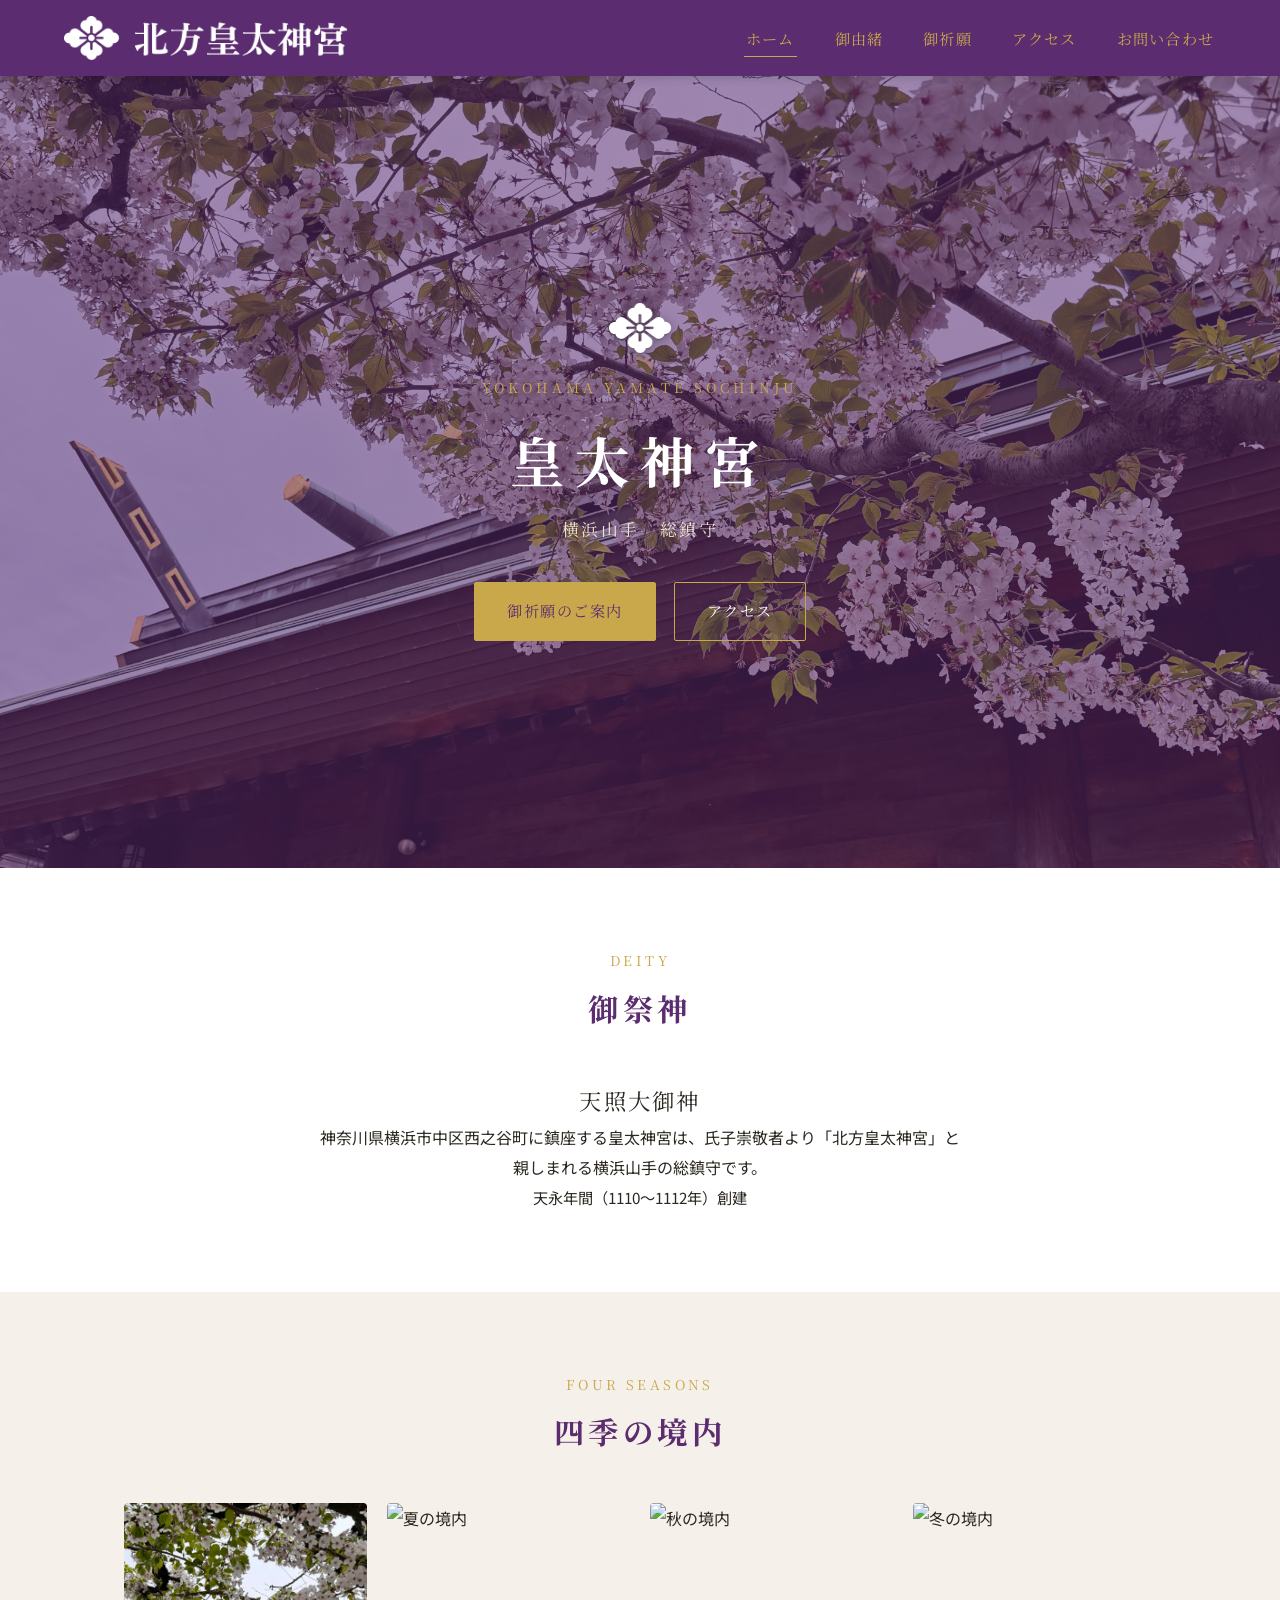
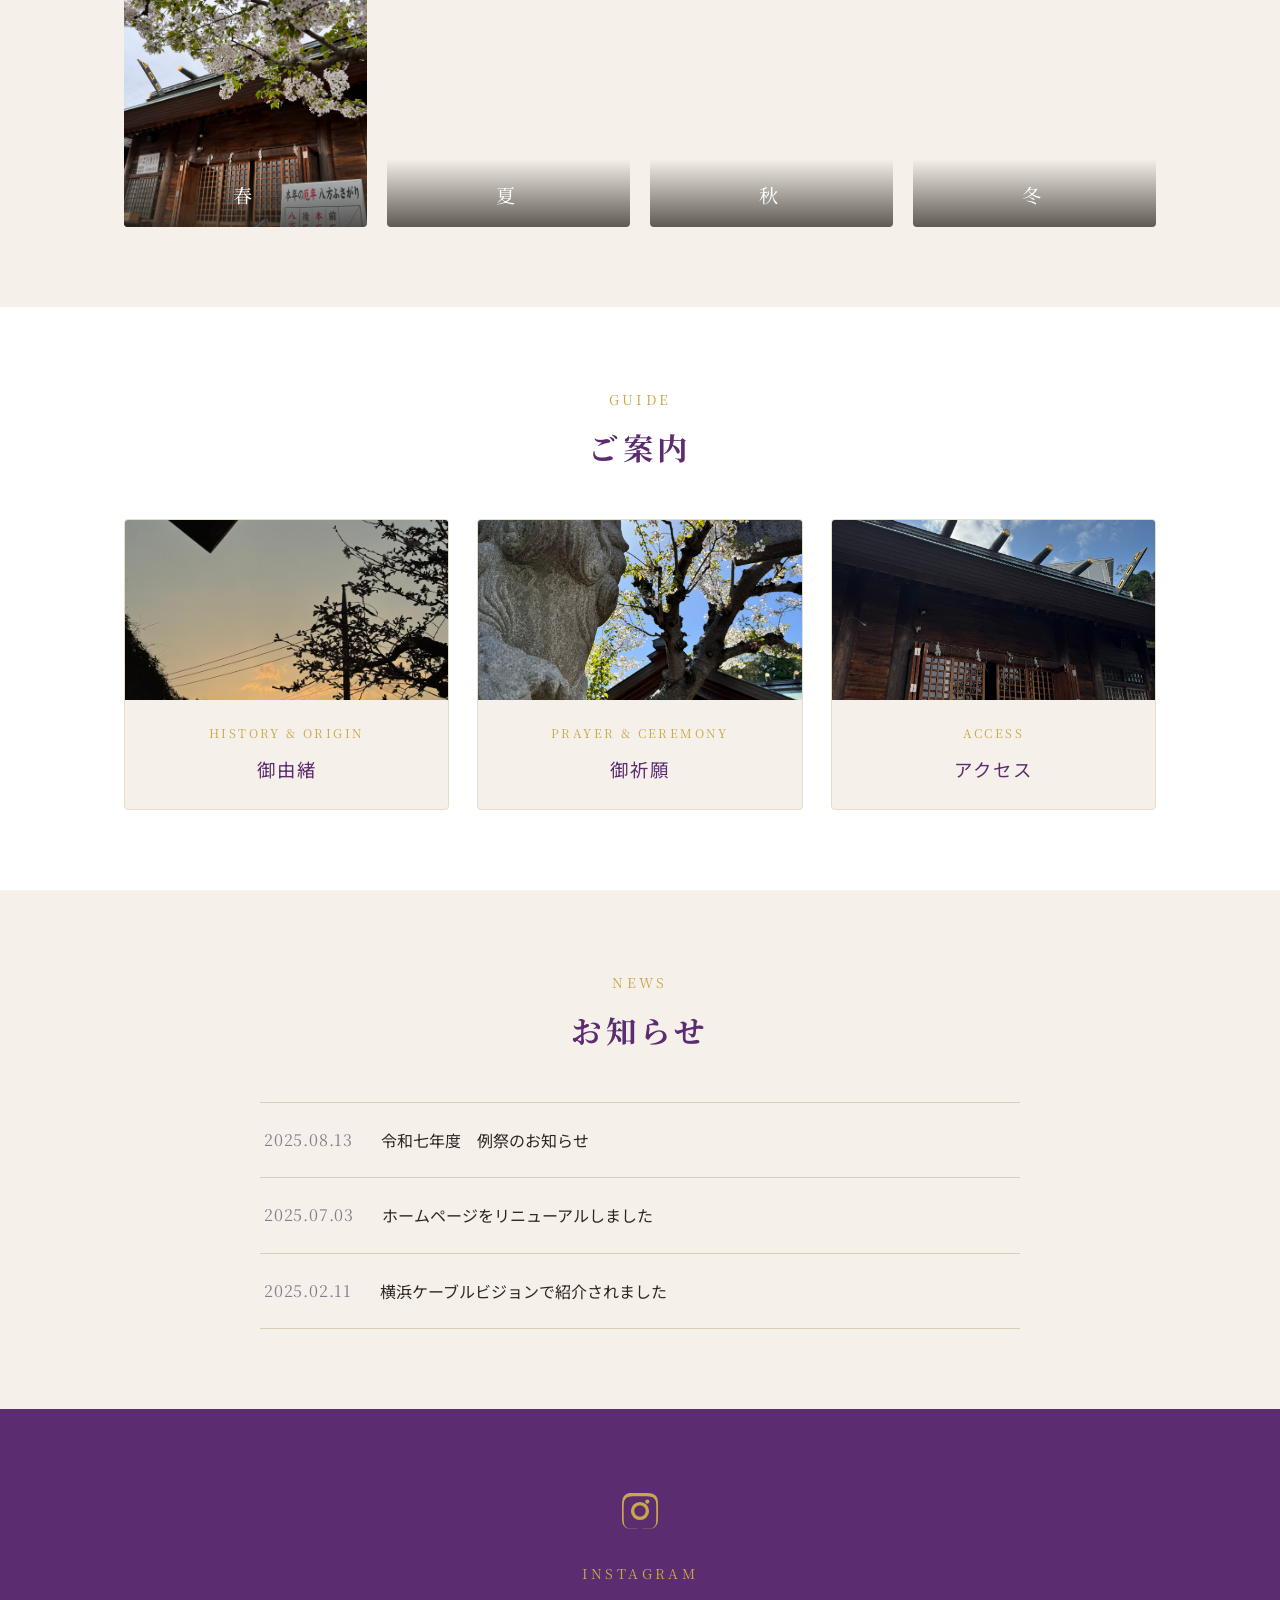
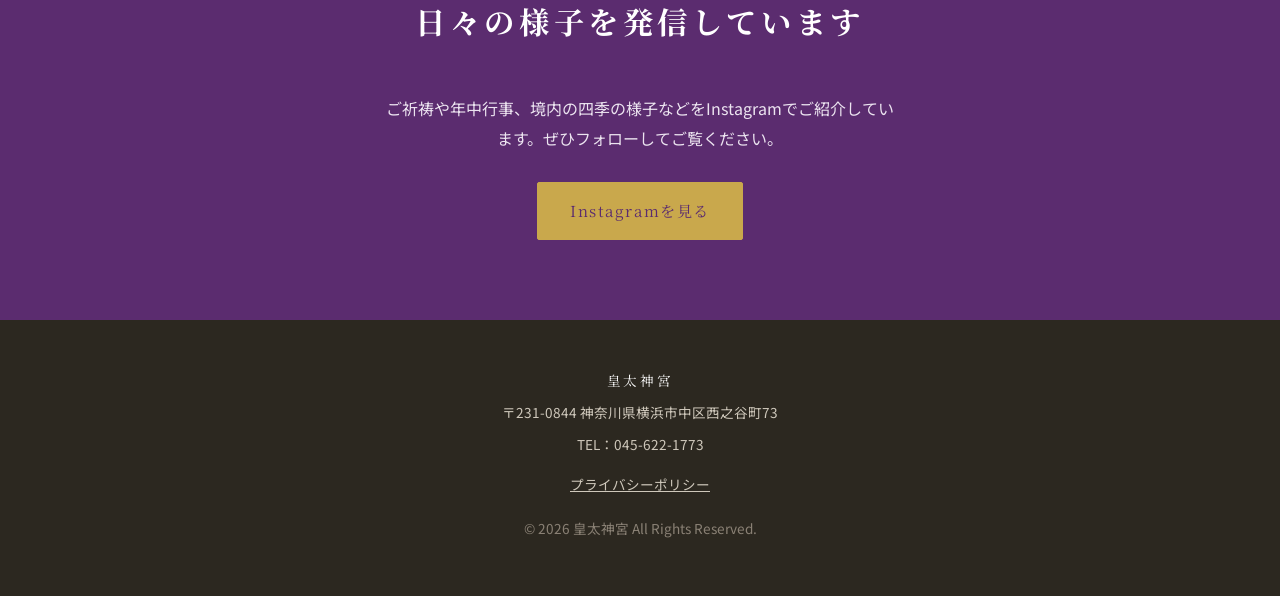
==== index.html @ 6f07045c "北方皇太神宮 ウェブサイト 初回アップロード Co-Authored-By: Claude Sonnet 5 <noreply@anthropic.com> Claude-Session: https" ====
<!DOCTYPE html>
<html lang="ja">
<head>
<meta charset="UTF-8">
<meta name="viewport" content="width=device-width, initial-scale=1.0">
<title>皇太神宮（北方皇太神宮）｜横浜山手 総鎮守</title>
<meta name="description" content="神奈川県横浜市中区西之谷町に鎮座する皇太神宮。氏子崇敬者より「北方皇太神宮」と親しまれる横浜山手の総鎮守。御祭神は天照大御神。天永年間（1110〜1112年）創建。">
<link rel="icon" type="image/png" href="images/kitagata-logo-white.png">
<link rel="preconnect" href="https://fonts.googleapis.com">
<link rel="preconnect" href="https://fonts.gstatic.com" crossorigin>
<link href="https://fonts.googleapis.com/css2?family=Noto+Serif+JP:wght@500;700&family=Noto+Sans+JP:wght@400;500&display=swap" rel="stylesheet">
<link rel="stylesheet" href="css/style.css">
</head>
<body>

<header class="site-header">
  <div class="header-inner">
    <a href="index.html" class="logo">
      <img src="images/kitagatakoutaijingu.png" alt="皇太神宮" loading="lazy">
    </a>
    <button class="hamburger" id="hamburgerBtn" aria-label="メニューを開く" aria-expanded="false">
      <span></span><span></span><span></span>
    </button>
    <nav class="main-nav" id="mainNav">
      <ul>
        <li><a href="index.html">ホーム</a></li>
        <li><a href="about.html">御由緒</a></li>
        <li><a href="prayers.html">御祈願</a></li>
        <li><a href="access.html">アクセス</a></li>
        <li><a href="contact.html">お問い合わせ</a></li>
      </ul>
    </nav>
  </div>
</header>

<main>

  <!-- ① ヒーロー -->
  <section class="hero" style="background-image:url('images/2024-04-08_16-30-02_874.jpg');">
    <div class="hero-inner">
      <img src="images/kitagata-logo-white.png" alt="家紋" class="hero-crest" loading="lazy">
      <span class="hero-en">YOKOHAMA YAMATE SOCHINJU</span>
      <h1 class="hero-title">皇太神宮</h1>
      <p class="hero-sub">横浜山手　総鎮守</p>
      <div class="hero-buttons">
        <a href="prayers.html" class="btn btn-primary">御祈願のご案内</a>
        <a href="access.html" class="btn btn-outline">アクセス</a>
      </div>
    </div>
  </section>

  <!-- ② 御祭神セクション -->
  <section class="deity-section">
    <div class="container">
      <span class="section-en">DEITY</span>
      <h2 class="section-title">御祭神</h2>
      <p class="deity-name">天照大御神</p>
      <p>神奈川県横浜市中区西之谷町に鎮座する皇太神宮は、氏子崇敬者より「北方皇太神宮」と親しまれる横浜山手の総鎮守です。</p>
      <p class="deity-era">天永年間（1110〜1112年）創建</p>
    </div>
  </section>

  <!-- ③ 四季セクション -->
  <section class="season-section">
    <span class="section-en">FOUR SEASONS</span>
    <h2 class="section-title">四季の境内</h2>
    <div class="container">
      <div class="season-grid">
        <div class="season-card">
          <img src="images/2024-04-08_16-30-02_874.jpg" alt="春の境内" loading="lazy">
          <span class="season-label">春</span>
        </div>
        <div class="season-card">
          <img src="images/2026-08-15_09-28-05_352-b.jpg" alt="夏の境内" loading="lazy">
          <span class="season-label">夏</span>
        </div>
        <div class="season-card">
          <img src="images/2025-10-30_09-06-56_036.jpg" alt="秋の境内" loading="lazy">
          <span class="season-label">秋</span>
        </div>
        <div class="season-card">
          <img src="images/2026-02-08_10-02-27_113.jpg" alt="冬の境内" loading="lazy">
          <span class="season-label">冬</span>
        </div>
      </div>
    </div>
  </section>

  <!-- ④ ナビカード3列 -->
  <section class="navcard-section">
    <div class="container">
      <span class="section-en">GUIDE</span>
      <h2 class="section-title">ご案内</h2>
      <div class="navcard-grid">
        <a href="about.html" class="navcard">
          <div class="navcard-img">
            <img src="images/2026-03-21_17-20-42_635.jpg" alt="御由緒" loading="lazy">
          </div>
          <div class="navcard-body">
            <span class="navcard-en">HISTORY & ORIGIN</span>
            <p class="navcard-title">御由緒</p>
          </div>
        </a>
        <a href="prayers.html" class="navcard">
          <div class="navcard-img">
            <img src="images/2024-04-10_09-48-39_506.jpg" alt="御祈願" loading="lazy">
          </div>
          <div class="navcard-body">
            <span class="navcard-en">PRAYER & CEREMONY</span>
            <p class="navcard-title">御祈願</p>
          </div>
        </a>
        <a href="access.html" class="navcard">
          <div class="navcard-img">
            <img src="images/2025-10-30_09-08-20_762.jpg" alt="アクセス" loading="lazy">
          </div>
          <div class="navcard-body">
            <span class="navcard-en">ACCESS</span>
            <p class="navcard-title">アクセス</p>
          </div>
        </a>
      </div>
    </div>
  </section>

  <!-- ⑤ お知らせ -->
  <section class="news-section">
    <div class="container">
      <span class="section-en">NEWS</span>
      <h2 class="section-title">お知らせ</h2>
      <ul class="news-list">
        <li class="news-item">
          <span class="news-date">2025.08.13</span>
          <span class="news-text">令和七年度　例祭のお知らせ</span>
        </li>
        <li class="news-item">
          <span class="news-date">2025.07.03</span>
          <span class="news-text">ホームページをリニューアルしました</span>
        </li>
        <li class="news-item">
          <span class="news-date">2025.02.11</span>
          <span class="news-text">横浜ケーブルビジョンで紹介されました</span>
        </li>
      </ul>
    </div>
  </section>

  <!-- ⑥ Instagram -->
  <section class="instagram-section">
    <div class="container">
      <svg class="instagram-icon" viewBox="0 0 24 24" aria-hidden="true">
        <path d="M12 2.2c3.2 0 3.58.01 4.85.07 1.17.05 1.8.25 2.23.41.56.22.96.48 1.38.9.42.42.68.82.9 1.38.16.42.36 1.06.41 2.23.06 1.27.07 1.65.07 4.85s-.01 3.58-.07 4.85c-.05 1.17-.25 1.8-.41 2.23-.22.56-.48.96-.9 1.38-.42.42-.82.68-1.38.9-.42.16-1.06.36-2.23.41-1.27.06-1.65.07-4.85.07s-3.58-.01-4.85-.07c-1.17-.05-1.8-.25-2.23-.41-.56-.22-.96-.48-1.38-.9-.42-.42-.68-.82-.9-1.38-.16-.42-.36-1.06-.41-2.23C2.21 15.58 2.2 15.2 2.2 12s.01-3.58.07-4.85c.05-1.17.25-1.8.41-2.23.22-.56.48-.96.9-1.38.42-.42.82-.68 1.38-.9.42-.16 1.06-.36 2.23-.41C8.42 2.21 8.8 2.2 12 2.2zm0 1.8c-3.15 0-3.5.01-4.73.07-.97.04-1.5.2-1.85.34-.46.18-.8.4-1.15.75-.35.35-.57.68-.75 1.15-.14.35-.3.88-.34 1.85-.06 1.23-.07 1.58-.07 4.73s.01 3.5.07 4.73c.04.97.2 1.5.34 1.85.18.46.4.8.75 1.15.35.35.68.57 1.15.75.35.14.88.3 1.85.34 1.23.06 1.58.07 4.73.07s3.5-.01 4.73-.07c.97-.04 1.5-.2 1.85-.34.46-.18.8-.4 1.15-.75.35-.35.57-.68.75-1.15.14-.35.3-.88.34-1.85.06-1.23.07-1.58.07-4.73s-.01-3.5-.07-4.73c-.04-.97-.2-1.5-.34-1.85-.18-.46-.4-.8-.75-1.15-.35-.35-.68-.57-1.15-.75-.35-.14-.88-.3-1.85-.34C15.5 4.01 15.15 4 12 4zm0 3.05A4.95 4.95 0 1 1 12 16.95 4.95 4.95 0 0 1 12 7.05zm0 1.8a3.15 3.15 0 1 0 0 6.3 3.15 3.15 0 0 0 0-6.3zm5.15-2a1.16 1.16 0 1 1-2.32 0 1.16 1.16 0 0 1 2.32 0z"/>
      </svg>
      <span class="section-en">INSTAGRAM</span>
      <h2 class="section-title">日々の様子を発信しています</h2>
      <p>ご祈祷や年中行事、境内の四季の様子などをInstagramでご紹介しています。ぜひフォローしてご覧ください。</p>
      <a href="#" class="btn btn-primary">Instagramを見る</a>
    </div>
  </section>

</main>

<footer class="site-footer">
  <p class="footer-name">皇太神宮</p>
  <p>〒231-0844 神奈川県横浜市中区西之谷町73</p>
  <p>TEL：045-622-1773</p>
  <p class="footer-links"><a href="privacy.html">プライバシーポリシー</a></p>
  <p class="footer-copyright">&copy; <span id="year"></span> 皇太神宮 All Rights Reserved.</p>
</footer>

<script src="js/main.js"></script>
</body>
</html>
---- css/style.css ----
/* =========================================================
   皇太神宮 (北方皇太神宮) ホームページ共通スタイル
   ========================================================= */

:root {
  --color-main:   #5b2c6f; /* 深紫 */
  --color-accent: #c9a84c; /* 金箔 */
  --color-bg:     #f5f1ea; /* 生成り */
  --color-text:   #2c2820; /* 深墨 */
  --color-sub:    #8a7a8a; /* 薄紫 */

  --font-serif: 'Noto Serif JP', serif;
  --font-sans:  'Noto Sans JP', sans-serif;

  --header-height: 76px;
  --transition: 0.25s ease;
}

/* ---------- reset ---------- */
* {
  box-sizing: border-box;
  margin: 0;
  padding: 0;
}

html {
  scroll-behavior: smooth;
}

body {
  font-family: var(--font-sans);
  color: var(--color-text);
  background: var(--color-bg);
  line-height: 1.9;
  -webkit-font-smoothing: antialiased;
}

img {
  max-width: 100%;
  display: block;
}

a {
  color: inherit;
  text-decoration: none;
}

ul {
  list-style: none;
}

h1, h2, h3, h4 {
  font-family: var(--font-serif);
  font-weight: 700;
  line-height: 1.5;
}

.container {
  width: 100%;
  max-width: 1080px;
  margin: 0 auto;
  padding: 0 24px;
}

main {
  padding-top: var(--header-height);
}

section {
  padding: 80px 0;
}

.section-en {
  display: block;
  font-family: var(--font-serif);
  letter-spacing: 0.25em;
  color: var(--color-accent);
  font-size: 0.85rem;
  text-align: center;
  margin-bottom: 12px;
}

.section-title {
  text-align: center;
  font-size: 1.9rem;
  letter-spacing: 0.15em;
  color: var(--color-main);
  margin-bottom: 48px;
}

.section-title.tight {
  letter-spacing: 0.4em;
}

/* ---------- header ---------- */
.site-header {
  position: fixed;
  top: 0;
  left: 0;
  width: 100%;
  height: var(--header-height);
  background: var(--color-main);
  z-index: 1000;
  box-shadow: 0 2px 10px rgba(0, 0, 0, 0.15);
}

.header-inner {
  max-width: 1200px;
  margin: 0 auto;
  height: 100%;
  padding: 0 24px;
  display: flex;
  align-items: center;
  justify-content: space-between;
}

.logo {
  display: flex;
  align-items: center;
  height: 100%;
}

.logo img {
  height: 44px;
  width: auto;
  filter: brightness(0) invert(1);
}

.main-nav ul {
  display: flex;
  gap: 36px;
}

.main-nav a {
  color: var(--color-accent);
  font-family: var(--font-serif);
  font-size: 0.95rem;
  letter-spacing: 0.08em;
  padding: 8px 2px;
  position: relative;
  transition: opacity var(--transition);
}

.main-nav a::after {
  content: '';
  position: absolute;
  left: 0;
  bottom: 0;
  width: 0;
  height: 1px;
  background: var(--color-accent);
  transition: width var(--transition);
}

.main-nav a:hover::after,
.main-nav a.active::after {
  width: 100%;
}

.hamburger {
  display: none;
  flex-direction: column;
  justify-content: space-between;
  width: 30px;
  height: 22px;
  background: none;
  border: none;
  cursor: pointer;
  z-index: 1100;
  padding: 0;
}

.hamburger span {
  display: block;
  height: 2px;
  width: 100%;
  background: var(--color-accent);
  border-radius: 2px;
  transition: transform var(--transition), opacity var(--transition);
}

.hamburger.is-open span:nth-child(1) {
  transform: translateY(10px) rotate(45deg);
}

.hamburger.is-open span:nth-child(2) {
  opacity: 0;
}

.hamburger.is-open span:nth-child(3) {
  transform: translateY(-10px) rotate(-45deg);
}

/* ---------- hero ---------- */
.hero {
  position: relative;
  height: 88vh;
  min-height: 480px;
  display: flex;
  align-items: center;
  justify-content: center;
  background-size: cover;
  background-position: center;
  overflow: hidden;
}

.hero::before {
  content: '';
  position: absolute;
  inset: 0;
  background: rgba(91, 44, 111, 0.55);
}

.hero-inner {
  position: relative;
  z-index: 1;
  text-align: center;
  color: #fff;
  padding: 0 20px;
}

.hero-crest {
  width: 64px;
  height: auto;
  margin: 0 auto 20px;
  filter: drop-shadow(0 2px 6px rgba(0, 0, 0, 0.35));
}

.hero-en {
  display: block;
  font-family: var(--font-serif);
  letter-spacing: 0.3em;
  font-size: 0.85rem;
  color: var(--color-accent);
  margin-bottom: 18px;
}

.hero-title {
  font-size: clamp(2.2rem, 5vw, 3.4rem);
  letter-spacing: 0.2em;
  margin-bottom: 14px;
}

.hero-sub {
  font-family: var(--font-serif);
  font-size: 1.05rem;
  letter-spacing: 0.15em;
  color: #f0e6d2;
  margin-bottom: 36px;
}

.hero-page .hero-title {
  font-size: clamp(2rem, 4.4vw, 2.8rem);
  letter-spacing: 0.12em;
}

.hero-buttons {
  display: flex;
  gap: 18px;
  justify-content: center;
  flex-wrap: wrap;
}

/* ---------- buttons ---------- */
.btn {
  display: inline-block;
  padding: 14px 32px;
  font-family: var(--font-serif);
  font-size: 0.95rem;
  letter-spacing: 0.1em;
  border: 1px solid var(--color-accent);
  border-radius: 2px;
  transition: background var(--transition), color var(--transition);
}

.btn-primary {
  background: var(--color-accent);
  color: var(--color-main);
}

.btn-primary:hover {
  background: transparent;
  color: var(--color-accent);
}

.btn-outline {
  background: transparent;
  color: #fff;
}

.btn-outline:hover {
  background: rgba(255, 255, 255, 0.15);
}

/* ---------- 御祭神セクション ---------- */
.deity-section {
  background: #fff;
  text-align: center;
}

.deity-section p {
  max-width: 640px;
  margin: 0 auto;
  color: var(--color-text);
}

.deity-name {
  font-family: var(--font-serif);
  font-size: 1.4rem;
  color: var(--color-main);
  letter-spacing: 0.1em;
  margin-bottom: 10px;
}

.deity-era {
  color: var(--color-sub);
  font-size: 0.95rem;
  margin-top: 14px;
}

/* ---------- 四季セクション ---------- */
.season-section {
  background: var(--color-bg);
}

.season-grid {
  display: grid;
  grid-template-columns: repeat(4, 1fr);
  gap: 20px;
}

.season-card {
  position: relative;
  border-radius: 4px;
  overflow: hidden;
  aspect-ratio: 3 / 4;
}

.season-card img {
  width: 100%;
  height: 100%;
  object-fit: cover;
  transition: transform 0.4s ease;
}

.season-card:hover img {
  transform: scale(1.06);
}

.season-label {
  position: absolute;
  left: 0;
  right: 0;
  bottom: 0;
  padding: 18px 0 14px;
  text-align: center;
  font-family: var(--font-serif);
  font-size: 1.2rem;
  letter-spacing: 0.3em;
  color: #fff;
  background: linear-gradient(to top, rgba(44, 40, 32, 0.75), transparent);
}

/* ---------- ナビカード ---------- */
.navcard-section {
  background: #fff;
}

.navcard-grid {
  display: grid;
  grid-template-columns: repeat(3, 1fr);
  gap: 28px;
}

.navcard {
  display: block;
  border: 1px solid #e5ddcc;
  border-radius: 4px;
  overflow: hidden;
  background: var(--color-bg);
  transition: box-shadow var(--transition), transform var(--transition);
}

.navcard:hover {
  box-shadow: 0 10px 24px rgba(91, 44, 111, 0.15);
  transform: translateY(-4px);
}

.navcard-img {
  height: 180px;
  overflow: hidden;
}

.navcard-img img {
  width: 100%;
  height: 100%;
  object-fit: cover;
}

.navcard-body {
  padding: 22px 20px;
  text-align: center;
}

.navcard-en {
  display: block;
  font-family: var(--font-serif);
  font-size: 0.75rem;
  letter-spacing: 0.2em;
  color: var(--color-accent);
  margin-bottom: 8px;
}

.navcard-title {
  font-size: 1.15rem;
  color: var(--color-main);
  letter-spacing: 0.1em;
}

/* ---------- お知らせ ---------- */
.news-section {
  background: var(--color-bg);
}

.news-list {
  max-width: 760px;
  margin: 0 auto;
  border-top: 1px solid #d9cdb5;
}

.news-item {
  display: flex;
  gap: 28px;
  padding: 22px 4px;
  border-bottom: 1px solid #d9cdb5;
}

.news-date {
  flex: none;
  color: var(--color-sub);
  font-family: var(--font-serif);
  letter-spacing: 0.05em;
}

.news-text {
  color: var(--color-text);
}

/* ---------- Instagram ---------- */
.instagram-section {
  background: var(--color-main);
  color: #fff;
  text-align: center;
}

.instagram-section .section-title {
  color: #fff;
}

.instagram-icon {
  width: 44px;
  height: 44px;
  margin: 0 auto 20px;
  fill: var(--color-accent);
}

.instagram-section p {
  color: #ece4f0;
  max-width: 520px;
  margin: 0 auto 28px;
}

/* ---------- about.html ---------- */
.lead-text {
  background: #fff;
}

.lead-text p {
  max-width: 760px;
  margin: 0 auto;
  text-align: center;
  font-size: 1.02rem;
}

.info-grid {
  display: grid;
  grid-template-columns: repeat(4, 1fr);
  max-width: 900px;
  margin: 44px auto 0;
  border-top: 1px solid #e5ddcc;
  border-left: 1px solid #e5ddcc;
}

.info-item {
  border-right: 1px solid #e5ddcc;
  border-bottom: 1px solid #e5ddcc;
}

.info-item dt {
  background: var(--color-bg);
  font-family: var(--font-serif);
  color: var(--color-main);
  padding: 14px 16px;
  border-bottom: 1px solid #e5ddcc;
  font-size: 0.9rem;
}

.info-item dd {
  padding: 16px;
  font-size: 0.95rem;
}

.content-section:nth-child(odd) {
  background: #fff;
}

.content-inner {
  max-width: 820px;
  margin: 0 auto;
}

.content-heading {
  margin-bottom: 24px;
}

.content-heading .section-en {
  text-align: left;
  margin-bottom: 8px;
}

.content-heading h3 {
  font-size: 1.5rem;
  color: var(--color-main);
  letter-spacing: 0.08em;
}

.content-section p {
  margin-bottom: 18px;
}

.history-table {
  width: 100%;
  border-collapse: collapse;
  margin-top: 20px;
}

.history-table th,
.history-table td {
  text-align: left;
  padding: 12px 16px;
  border-bottom: 1px solid #e5ddcc;
  vertical-align: top;
}

.history-table th {
  width: 130px;
  font-family: var(--font-serif);
  color: var(--color-main);
  font-weight: 700;
  white-space: nowrap;
}

.highlight-box {
  background: var(--color-bg);
  border-left: 4px solid var(--color-accent);
  padding: 24px 28px;
  margin-top: 24px;
  font-family: var(--font-serif);
  color: var(--color-main);
  font-size: 1.02rem;
  line-height: 1.9;
}

.shrine-cards {
  display: grid;
  grid-template-columns: repeat(2, 1fr);
  gap: 24px;
  margin-top: 20px;
}

.shrine-card {
  background: var(--color-bg);
  padding: 26px;
  border-radius: 4px;
  border: 1px solid #e5ddcc;
}

.shrine-card h4 {
  color: var(--color-main);
  font-size: 1.1rem;
  margin-bottom: 12px;
  letter-spacing: 0.05em;
}

.shrine-card .deity-list {
  margin-top: 14px;
  font-size: 0.9rem;
  color: var(--color-sub);
}

.closing-section {
  background: var(--color-main);
  color: #f3ecf6;
  text-align: center;
}

.closing-section p {
  max-width: 620px;
  margin: 0 auto;
  font-family: var(--font-serif);
  letter-spacing: 0.05em;
  font-size: 1.05rem;
  line-height: 2.2;
}

/* ---------- prayers.html ---------- */
.prayer-grid {
  display: grid;
  grid-template-columns: repeat(3, 1fr);
  gap: 20px;
}

.prayer-card {
  background: #fff;
  border: 1px solid #e5ddcc;
  border-radius: 4px;
  padding: 30px 20px;
  text-align: center;
  font-family: var(--font-serif);
  color: var(--color-main);
  letter-spacing: 0.08em;
  transition: box-shadow var(--transition), transform var(--transition);
}

.prayer-card:hover {
  box-shadow: 0 10px 24px rgba(91, 44, 111, 0.15);
  transform: translateY(-4px);
}

.info-table-section {
  background: #fff;
}

.info-table {
  max-width: 760px;
  margin: 0 auto;
  width: 100%;
  border-collapse: collapse;
}

.info-table th,
.info-table td {
  text-align: left;
  padding: 16px 20px;
  border-bottom: 1px solid #e5ddcc;
}

.info-table th {
  width: 200px;
  font-family: var(--font-serif);
  color: var(--color-main);
  background: var(--color-bg);
}

.ceremony-list {
  max-width: 640px;
  margin: 0 auto;
}

.ceremony-list li {
  padding: 14px 0;
  border-bottom: 1px dashed #d9cdb5;
  font-size: 1rem;
}

.ceremony-list li:first-child {
  padding-top: 0;
}

/* ---------- access.html ---------- */
.access-info-list {
  max-width: 680px;
  margin: 0 auto;
}

.access-info-list li {
  display: flex;
  gap: 24px;
  padding: 16px 0;
  border-bottom: 1px solid #e5ddcc;
}

.access-info-list .label {
  flex: none;
  width: 110px;
  font-family: var(--font-serif);
  color: var(--color-main);
}

.map-placeholder {
  max-width: 900px;
  margin: 0 auto;
  height: 400px;
  background: #e5ddcc;
  border-radius: 4px;
  display: flex;
  align-items: center;
  justify-content: center;
  color: var(--color-sub);
  font-family: var(--font-serif);
  letter-spacing: 0.1em;
  overflow: hidden;
}

.map-placeholder iframe {
  width: 100%;
  height: 100%;
  border: 0;
}

.transport-section {
  background: #fff;
}

.transport-list {
  max-width: 760px;
  margin: 0 auto;
}

.transport-list li {
  padding: 18px 0;
  border-bottom: 1px solid #e5ddcc;
}

.transport-list .line {
  display: block;
  font-family: var(--font-serif);
  color: var(--color-main);
  margin-bottom: 4px;
  letter-spacing: 0.03em;
}

/* ---------- contact.html ---------- */
.contact-tel {
  text-align: center;
  margin-bottom: 40px;
  font-family: var(--font-serif);
  color: var(--color-main);
  font-size: 1.1rem;
}

.contact-tel span {
  font-size: 1.6rem;
  letter-spacing: 0.05em;
}

.contact-form {
  max-width: 640px;
  margin: 0 auto;
  display: grid;
  gap: 22px;
}

.form-group label {
  display: block;
  font-family: var(--font-serif);
  color: var(--color-main);
  margin-bottom: 8px;
  font-size: 0.95rem;
}

.form-group .required {
  color: #b23b3b;
  font-size: 0.75rem;
  margin-left: 6px;
}

.form-group input,
.form-group select,
.form-group textarea {
  width: 100%;
  padding: 12px 14px;
  font-family: var(--font-sans);
  font-size: 0.95rem;
  border: 1px solid #d9cdb5;
  border-radius: 3px;
  background: #fff;
  color: var(--color-text);
}

.form-group textarea {
  min-height: 160px;
  resize: vertical;
}

.form-group input:focus,
.form-group select:focus,
.form-group textarea:focus {
  outline: none;
  border-color: var(--color-main);
}

.form-submit {
  text-align: center;
  margin-top: 10px;
}

.form-submit button {
  font-family: var(--font-serif);
  font-size: 1rem;
  letter-spacing: 0.15em;
  padding: 14px 48px;
  background: var(--color-main);
  color: #fff;
  border: none;
  border-radius: 2px;
  cursor: pointer;
  transition: background var(--transition);
}

.form-submit button:hover {
  background: #472357;
}

.form-submit button:disabled {
  opacity: 0.6;
  cursor: default;
}

.form-message {
  margin-top: 20px;
  padding: 16px;
  text-align: center;
  border-radius: 2px;
  font-size: 0.95rem;
  line-height: 1.7;
}

.form-message.is-success {
  background: #eef4ea;
  color: #3a5a2c;
}

.form-message.is-error {
  background: #f6e9e9;
  color: #7a2c2c;
}

/* ---------- privacy.html ---------- */
.policy-list {
  margin-bottom: 18px;
}

.policy-list li {
  position: relative;
  padding-left: 1.3em;
  margin-bottom: 8px;
}

.policy-list li::before {
  content: "・";
  position: absolute;
  left: 0;
}

/* ---------- footer ---------- */
.site-footer {
  background: var(--color-text);
  color: #cfc8bb;
  padding: 48px 24px;
  text-align: center;
}

.footer-name {
  font-family: var(--font-serif);
  color: #fff;
  font-size: 1.2rem;
  letter-spacing: 0.2em;
  margin-bottom: 14px;
}

.site-footer p {
  font-size: 0.85rem;
  margin-bottom: 6px;
}

.footer-links {
  margin-top: 14px;
}

.footer-links a {
  color: #cfc8bb;
  text-decoration: underline;
  font-size: 0.85rem;
}

.footer-links a:hover {
  color: #fff;
}

.footer-copyright {
  margin-top: 18px;
  color: #8a8175;
  font-size: 0.75rem;
}

/* =========================================================
   レスポンシブ
   ========================================================= */
@media (max-width: 900px) {
  .season-grid {
    grid-template-columns: repeat(2, 1fr);
  }

  .navcard-grid {
    grid-template-columns: 1fr;
  }

  .info-grid {
    grid-template-columns: repeat(2, 1fr);
  }

  .prayer-grid {
    grid-template-columns: repeat(2, 1fr);
  }

  .shrine-cards {
    grid-template-columns: 1fr;
  }
}

@media (max-width: 768px) {
  .logo img {
    height: 32px;
  }

  .hamburger {
    display: flex;
  }

  .main-nav {
    position: fixed;
    top: var(--header-height);
    right: 0;
    width: 240px;
    height: calc(100vh - var(--header-height));
    background: var(--color-main);
    transform: translateX(100%);
    transition: transform var(--transition);
    box-shadow: -4px 0 16px rgba(0, 0, 0, 0.2);
  }

  .main-nav.is-open {
    transform: translateX(0);
  }

  .main-nav ul {
    flex-direction: column;
    gap: 0;
    padding: 24px;
  }

  .main-nav a {
    display: block;
    padding: 16px 4px;
    border-bottom: 1px solid rgba(255, 255, 255, 0.1);
  }

  section {
    padding: 56px 0;
  }

  .season-grid {
    grid-template-columns: repeat(2, 1fr);
  }

  .prayer-grid {
    grid-template-columns: 1fr 1fr;
  }

  .info-table th {
    width: 130px;
  }

  .access-info-list li,
  .form-group {
    flex-direction: column;
  }
}

@media (max-width: 480px) {
  .season-grid {
    grid-template-columns: 1fr 1fr;
    gap: 12px;
  }

  .prayer-grid {
    grid-template-columns: 1fr;
  }

  .hero-buttons {
    flex-direction: column;
    align-items: center;
  }

  .history-table th {
    width: 90px;
  }
}
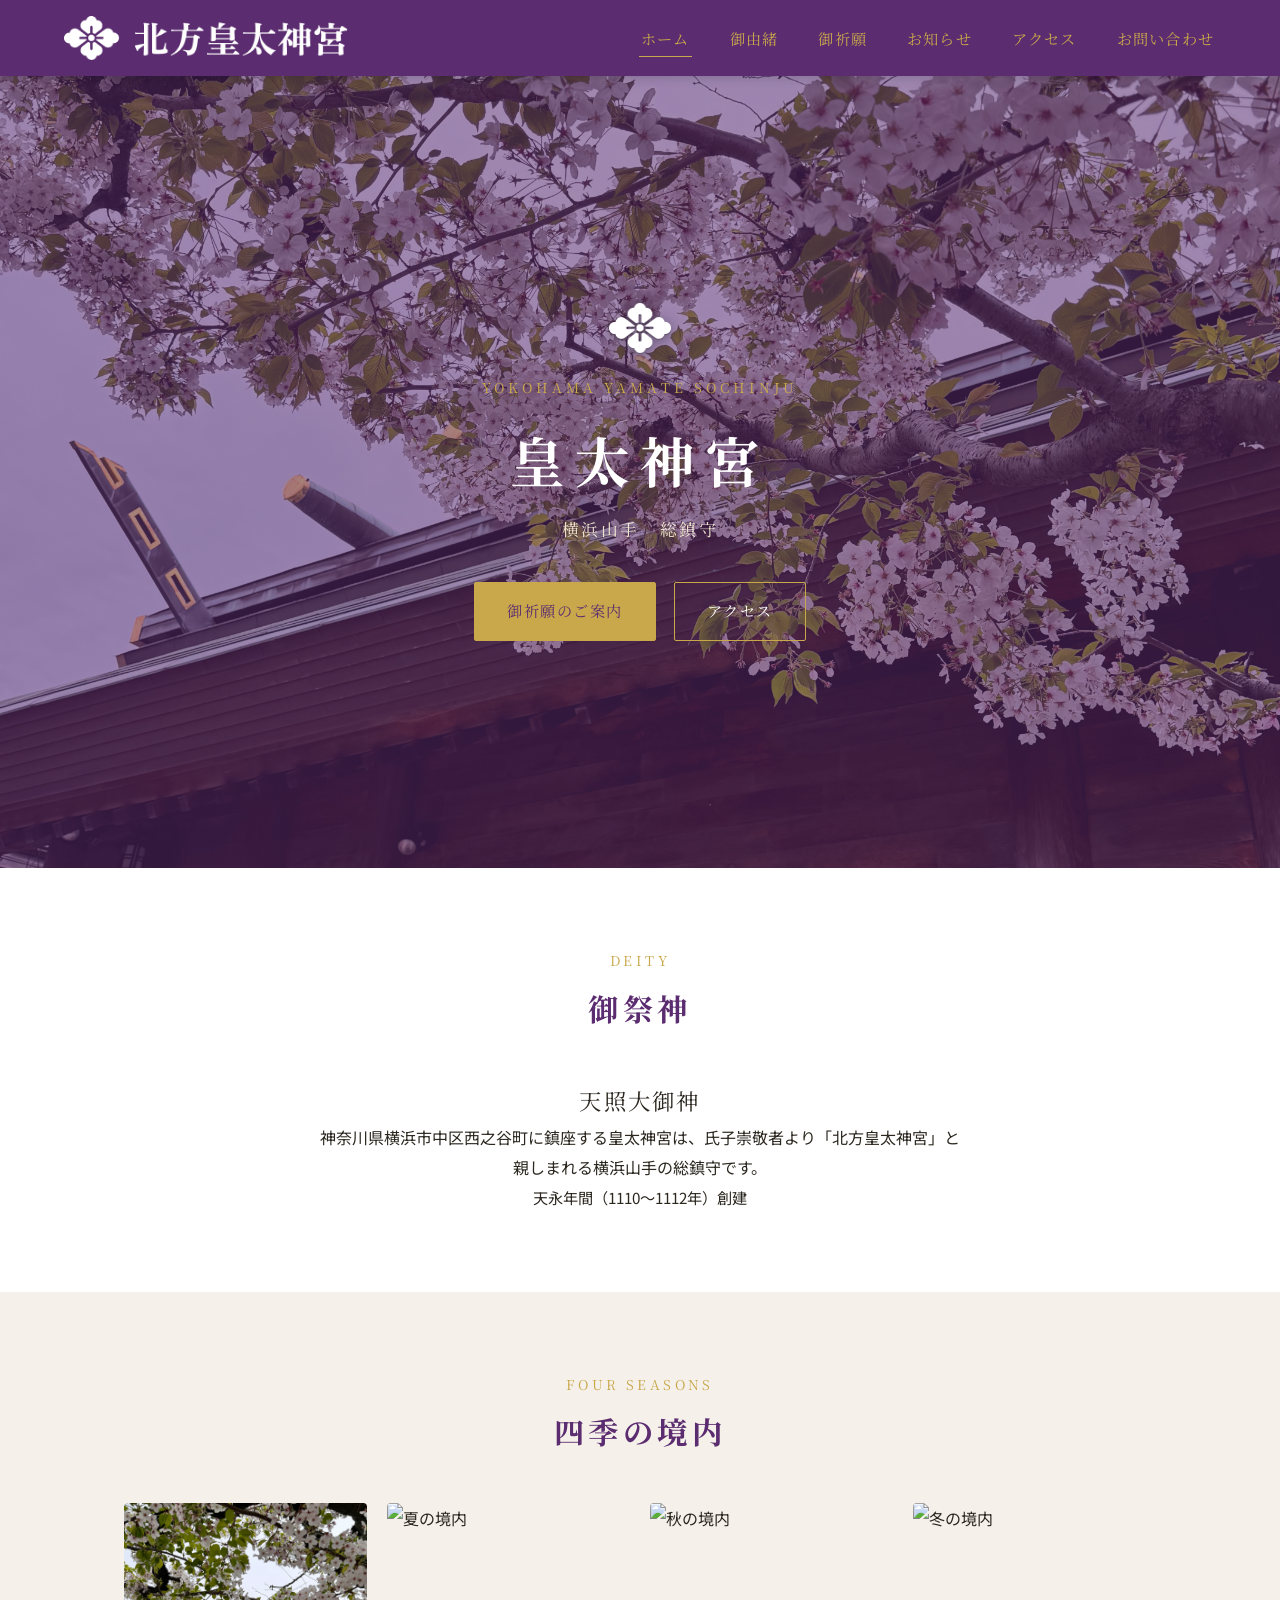
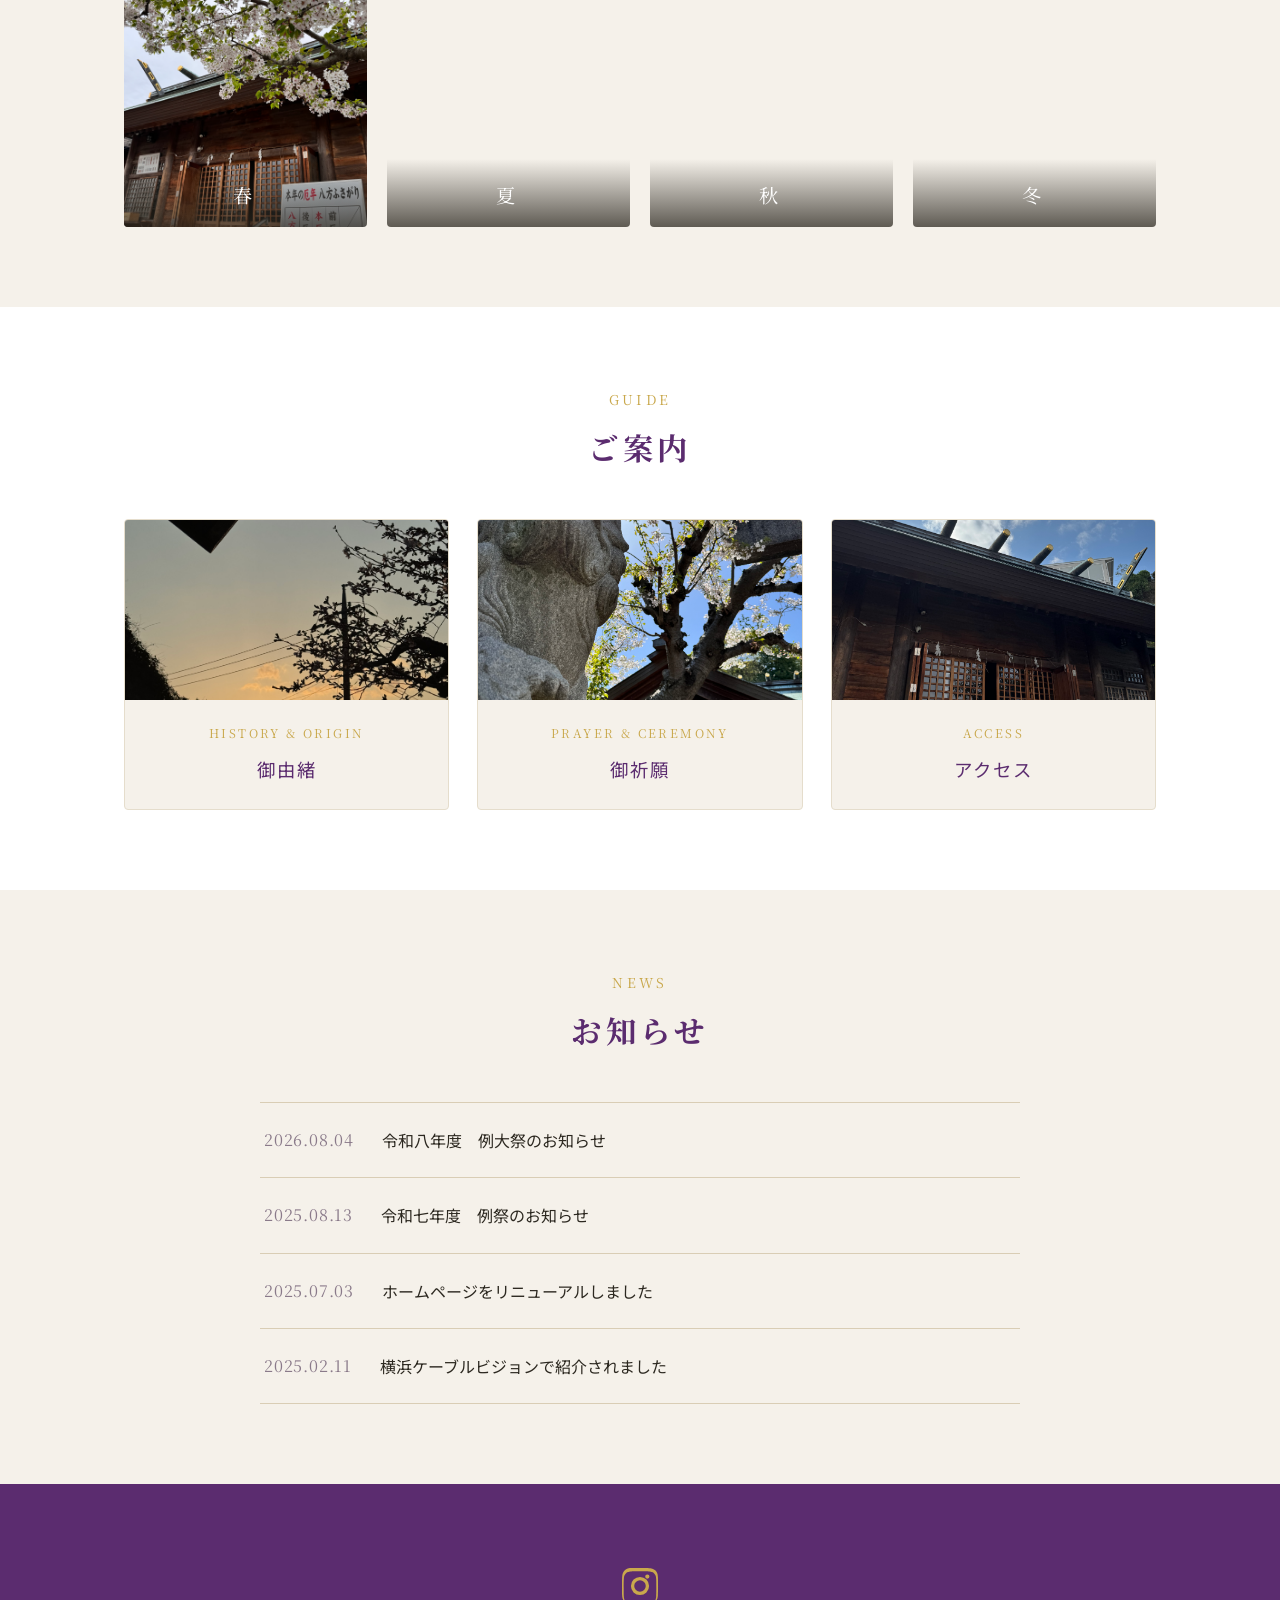
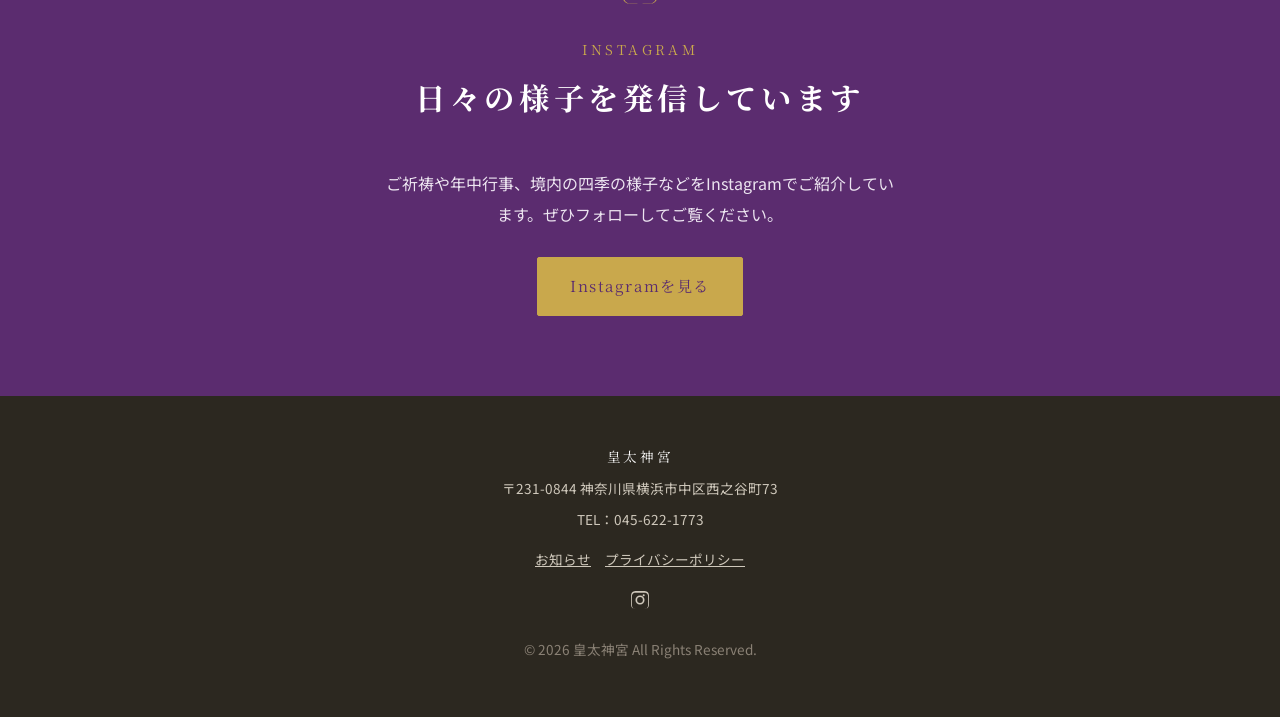
==== commit 39207e53: "お知らせ追加：令和八年度 例大祭のお知らせ Co-Authored-By: Claude Sonnet 5 <noreply@anthropic.com> Claude-Session: https:" ====
--- a/index.html
+++ b/index.html
@@ -26,6 +26,7 @@
         <li><a href="index.html">ホーム</a></li>
         <li><a href="about.html">御由緒</a></li>
         <li><a href="prayers.html">御祈願</a></li>
+        <li><a href="news.html">お知らせ</a></li>
         <li><a href="access.html">アクセス</a></li>
         <li><a href="contact.html">お問い合わせ</a></li>
       </ul>
@@ -130,6 +131,10 @@
       <h2 class="section-title">お知らせ</h2>
       <ul class="news-list">
         <li class="news-item">
+          <span class="news-date">2026.08.04</span>
+          <span class="news-text">令和八年度　例大祭のお知らせ</span>
+        </li>
+        <li class="news-item">
           <span class="news-date">2025.08.13</span>
           <span class="news-text">令和七年度　例祭のお知らせ</span>
         </li>
@@ -154,7 +159,7 @@
       <span class="section-en">INSTAGRAM</span>
       <h2 class="section-title">日々の様子を発信しています</h2>
       <p>ご祈祷や年中行事、境内の四季の様子などをInstagramでご紹介しています。ぜひフォローしてご覧ください。</p>
-      <a href="#" class="btn btn-primary">Instagramを見る</a>
+      <a href="https://www.instagram.com/kotaijingu73/" target="_blank" rel="noopener noreferrer" class="btn btn-primary">Instagramを見る</a>
     </div>
   </section>
 
@@ -164,7 +169,14 @@
   <p class="footer-name">皇太神宮</p>
   <p>〒231-0844 神奈川県横浜市中区西之谷町73</p>
   <p>TEL：045-622-1773</p>
-  <p class="footer-links"><a href="privacy.html">プライバシーポリシー</a></p>
+  <p class="footer-links"><a href="news.html">お知らせ</a>　<a href="privacy.html">プライバシーポリシー</a></p>
+  <p class="footer-social">
+    <a href="https://www.instagram.com/kotaijingu73/" target="_blank" rel="noopener noreferrer" aria-label="Instagram">
+      <svg class="footer-instagram-icon" viewBox="0 0 24 24" aria-hidden="true">
+        <path d="M12 2.2c3.2 0 3.58.01 4.85.07 1.17.05 1.8.25 2.23.41.56.22.96.48 1.38.9.42.42.68.82.9 1.38.16.42.36 1.06.41 2.23.06 1.27.07 1.65.07 4.85s-.01 3.58-.07 4.85c-.05 1.17-.25 1.8-.41 2.23-.22.56-.48.96-.9 1.38-.42.42-.82.68-1.38.9-.42.16-1.06.36-2.23.41-1.27.06-1.65.07-4.85.07s-3.58-.01-4.85-.07c-1.17-.05-1.8-.25-2.23-.41-.56-.22-.96-.48-1.38-.9-.42-.42-.68-.82-.9-1.38-.16-.42-.36-1.06-.41-2.23C2.21 15.58 2.2 15.2 2.2 12s.01-3.58.07-4.85c.05-1.17.25-1.8.41-2.23.22-.56.48-.96.9-1.38.42-.42.82-.68 1.38-.9.42-.16 1.06-.36 2.23-.41C8.42 2.21 8.8 2.2 12 2.2zm0 1.8c-3.15 0-3.5.01-4.73.07-.97.04-1.5.2-1.85.34-.46.18-.8.4-1.15.75-.35.35-.57.68-.75 1.15-.14.35-.3.88-.34 1.85-.06 1.23-.07 1.58-.07 4.73s.01 3.5.07 4.73c.04.97.2 1.5.34 1.85.18.46.4.8.75 1.15.35.35.68.57 1.15.75.35.14.88.3 1.85.34 1.23.06 1.58.07 4.73.07s3.5-.01 4.73-.07c.97-.04 1.5-.2 1.85-.34.46-.18.8-.4 1.15-.75.35-.35.57-.68.75-1.15.14-.35.3-.88.34-1.85.06-1.23.07-1.58.07-4.73s-.01-3.5-.07-4.73c-.04-.97-.2-1.5-.34-1.85-.18-.46-.4-.8-.75-1.15-.35-.35-.68-.57-1.15-.75-.35-.14-.88-.3-1.85-.34C15.5 4.01 15.15 4 12 4zm0 3.05A4.95 4.95 0 1 1 12 16.95 4.95 4.95 0 0 1 12 7.05zm0 1.8a3.15 3.15 0 1 0 0 6.3 3.15 3.15 0 0 0 0-6.3zm5.15-2a1.16 1.16 0 1 1-2.32 0 1.16 1.16 0 0 1 2.32 0z"/>
+      </svg>
+    </a>
+  </p>
   <p class="footer-copyright">&copy; <span id="year"></span> 皇太神宮 All Rights Reserved.</p>
 </footer>
 
--- a/css/style.css
+++ b/css/style.css
@@ -470,6 +470,66 @@
   margin: 0 auto 28px;
 }
 
+/* ---------- news.html ---------- */
+.hero-news::before {
+  background: rgba(91, 44, 111, 0.6);
+}
+
+.news-list-section {
+  background: #fff;
+}
+
+a.news-item {
+  color: inherit;
+  align-items: center;
+  cursor: pointer;
+  transition: background var(--transition), padding-left var(--transition);
+}
+
+a.news-item:hover {
+  background: var(--color-bg);
+  padding-left: 12px;
+}
+
+a.news-item::after {
+  content: '›';
+  margin-left: auto;
+  color: var(--color-accent);
+  font-size: 1.3rem;
+}
+
+.instagram-section--news {
+  background: #f5f1ea;
+  color: var(--color-text);
+}
+
+.instagram-section--news .section-title {
+  color: var(--color-main);
+}
+
+.instagram-section--news p {
+  color: var(--color-text);
+}
+
+.instagram-section--news .instagram-icon {
+  fill: var(--color-main);
+}
+
+.instagram-feed-placeholder {
+  max-width: 760px;
+  height: 240px;
+  margin: 0 auto 28px;
+  background: #fff;
+  border: 1px dashed #d9cdb5;
+  border-radius: 4px;
+  display: flex;
+  align-items: center;
+  justify-content: center;
+  color: var(--color-sub);
+  font-family: var(--font-serif);
+  letter-spacing: 0.1em;
+}
+
 /* ---------- about.html ---------- */
 .lead-text {
   background: #fff;
@@ -898,6 +958,27 @@
   color: #fff;
 }
 
+.footer-social {
+  margin-top: 16px;
+}
+
+.footer-social a {
+  display: inline-flex;
+  align-items: center;
+  justify-content: center;
+}
+
+.footer-instagram-icon {
+  width: 22px;
+  height: 22px;
+  fill: #cfc8bb;
+  transition: fill var(--transition);
+}
+
+.footer-social a:hover .footer-instagram-icon {
+  fill: #fff;
+}
+
 .footer-copyright {
   margin-top: 18px;
   color: #8a8175;
